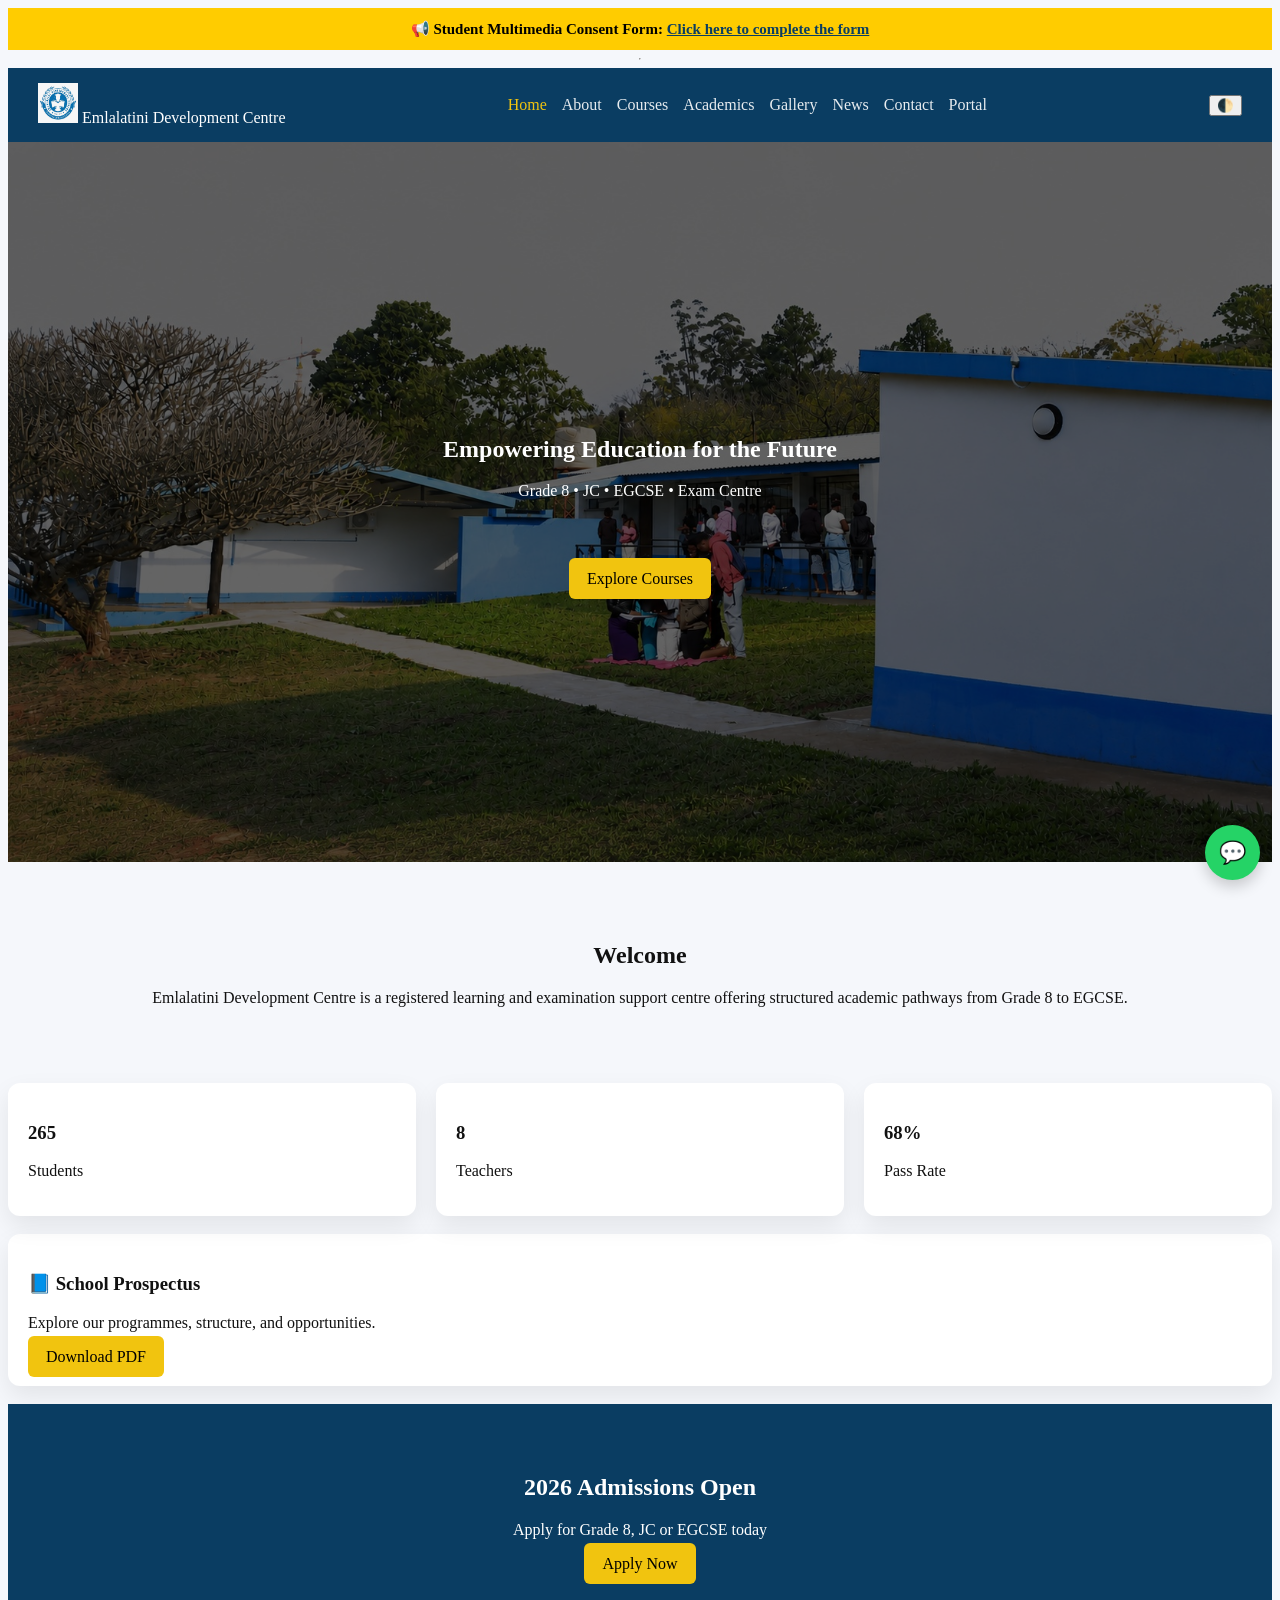
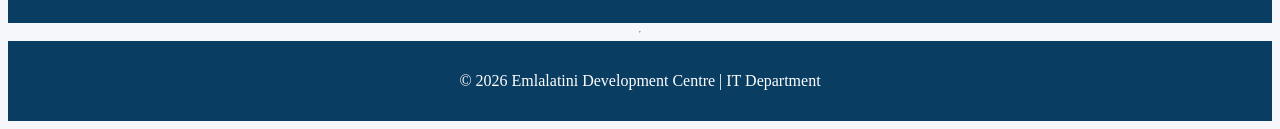
==== index.html @ 62c5d2d0 "Update index.html" ====
<!-- =====================================================
EMLALATINI DEVELOPMENT CENTRE - FINAL FRONTEND POLISH (LEVEL 3.5)
UX REFINED + CONSISTENT DESIGN + UPDATED COURSES + EXAM CENTRE
===================================================== -->


<!-- ================== index.html ================== -->
<!DOCTYPE html>
<html lang="en">
<head>
<meta charset="UTF-8">
<meta name="viewport" content="width=device-width, initial-scale=1.0">
<title>Emlalatini Development Centre | Home</title>
<meta name="description" content="Emlalatini Development Centre - Grade 8, JC, EGCSE and Exam Centre in Eswatini.">
<link href="https://fonts.googleapis.com/css2?family=Poppins:wght@300;400;500;600&display=swap" rel="stylesheet">
<link rel="stylesheet" href="style.css">
<script defer src="script.js"></script>
<link rel="icon" type="image/png" href="images/logo.png">
</head>
<body>
<!-- CONSENT NOTICE -->
<div class="top-alert">
  📢 Student Multimedia Consent Form:
  <a href="https://forms.gle/5s6HNaSn3YR7Feyb9" target="_blank">
    Click here to complete the form
  </a>
</div>
  <hr>
<header class="header">
 <div class="logo" onclick="window.location='index.html'">
  <img src="images/logo.png" alt="Logo">
  <span>Emlalatini Development Centre</span>
</div>
  

  <nav id="nav">
    <a class="active" href="index.html">Home</a>
    <a href="about.html">About</a>
    <a href="courses.html">Courses</a>
    <a href="academics.html">Academics</a>
    <a href="gallery.html">Gallery</a>
    <a href="news.html">News</a>
    <a href="contact.html">Contact</a>
    <a href="login.html">Portal</a>
  </nav>
  <div class="actions">
    <button onclick="toggleDarkMode()" class="dark-btn">🌓</button>
    <div class="menu-toggle" onclick="toggleMenu()">☰</div>
  </div>
</header>

<section class="hero">
  <div class="hero-overlay"></div>
  <div class="hero-content">
    <h1>Empowering Education for the Future</h1>
    <p>Grade 8 • JC • EGCSE • Exam Centre</p><br><br><br>
    <a href="courses.html" class="btn">Explore Courses</a>
  </div>
</section>

<section class="section reveal">
  <h2>Welcome</h2>
  <p>Emlalatini Development Centre is a registered learning and examination support centre offering structured academic pathways from Grade 8 to EGCSE.</p>
</section>

<section class="stats reveal">
<div class="grid">
    <div class="card">
      <h3 class="counter" data-target="800">265</h3>
      <p>Students</p>
    </div>
    <div class="card">
      <h3 class="counter" data-target="25">8</h3>
      <p>Teachers</p>
    </div>
    <div class="card">
      <h3 class="counter" data-target="95">68%</h3>
      <p>Pass Rate </p>
    </div>
  </div>
</section>
<br>
<div class="card">
  <h3>📘 School Prospectus</h3>
  <p>Explore our programmes, structure, and opportunities.</p>
  <a href="docs/prospectus.pdf" class="btn" download>
    Download PDF
  </a>
</div>
<br>
<section class="cta">
  <h2>2026 Admissions Open</h2>
  <p>Apply for Grade 8, JC or EGCSE today</p>
  <a href="contact.html" class="btn">Apply Now</a>
</section>

<a href="https://wa.me/26876631842?text=Hello%20I%20want%20to%20enquire%20about%20admissions" 
   class="whatsapp-float" target="_blank">
  💬
</a>
<hr>
<footer><p>&copy; 2026 Emlalatini Development Centre | IT Department</p></footer>
</body>
</html>
---- style.css ----
<!-- ================== style.css ================== -->
body{margin:0;font-family:Poppins,sans-serif;background:var(--bg);color:var(--text);scroll-behavior:smooth;}
:root{--bg:#f5f7fb;--text:#111;--primary:#0a3d62;--accent:#f1c40f;}
body.dark{--bg:#0f172a;--text:#e5e7eb;}

.header{display:flex;justify-content:space-between;align-items:center;padding:15px 30px;background:var(--primary);color:#fff;position:sticky;top:0;z-index:1000;}
nav{display:flex;gap:15px;}
nav a{color:#fff;text-decoration:none;opacity:.9;}
nav a.active,nav a:hover{opacity:1;color:var(--accent);}

.hero{height:80vh;display:flex;align-items:center;justify-content:center;text-align:center;position:relative;background:url('images/banner.jpg') center/cover;color:#fff;}
.hero-overlay{position:absolute;inset:0;background:rgba(0,0,0,.6);}
.hero-content{position:relative;}

.section{padding:60px;text-align:center;}

.grid{display:grid;grid-template-columns:repeat(auto-fit,minmax(220px,1fr));gap:20px;}
.card{background:#fff;padding:20px;border-radius:12px;box-shadow:0 10px 25px rgba(0,0,0,.08);transition:.3s;}
.card:hover{transform:translateY(-6px);}

.cta{background:var(--primary);color:#fff;padding:50px;text-align:center;}

.btn{background:var(--accent);padding:12px 18px;border:none;border-radius:6px;cursor:pointer;text-decoration:none;color:#000;}

.reveal{opacity:0;transform:translateY(30px);transition:1s;}
.reveal.active{opacity:1;transform:translateY(0);}

@media(max-width:768px){nav{display:none;flex-direction:column;position:absolute;top:60px;right:0;background:var(--primary);padding:20px;}nav.show{display:flex;}}

/* TIMELINE */
.timeline {
  border-left: 3px solid var(--primary);
  padding-left: 20px;
  max-width: 700px;
  margin: auto;
}

.timeline-item {
  margin-bottom: 20px;
}

.timeline-item span {
  font-weight: bold;
  color: var(--primary);
}

/* PAGE HERO */
.page-hero {
  background: linear-gradient(rgba(0,0,0,.6), rgba(0,0,0,.6)),
              url('images/banner.jpg') center/cover;
  color: #fff;
  text-align: center;
  padding: 80px 20px;
}

/* CARD IMPROVEMENT */
.card {
  background: #fff;
  border-radius: 12px;
  padding: 20px;
  box-shadow: 0 10px 25px rgba(0,0,0,0.08);
  transition: 0.3s;
}

.card:hover {
  transform: translateY(-5px);
}

/* GRID */
.grid {
  display: grid;
  grid-template-columns: repeat(auto-fit, minmax(220px,1fr));
  gap: 20px;
}
background: url('images/banner.jpg');

/* LOGO */
.logo {
  display: flex;
  align-items: center;
  gap: 10px;
  cursor: pointer;
}

.logo img {
  height: 40px;
}

/* GALLERY GRID */
.gallery-grid {
  display: grid;
  grid-template-columns: repeat(auto-fit, minmax(200px,1fr));
  gap: 15px;
}

.gallery-grid img {
  width: 100%;
  border-radius: 10px;
  cursor: pointer;
  transition: 0.3s;
}

.gallery-grid img:hover {
  transform: scale(1.05);
}

/* FOOTER FIX */
body {
  display: flex;
  flex-direction: column;
  min-height: 100vh;
}

footer {
  margin-top: auto;
  text-align: center;
  padding: 15px;
  background: #0a3d62;
  color: white;
}

/* CENTER FOOTER */
.footer p {
  margin: 0;
}

/* HAMBURGER DEFAULT (HIDDEN ON DESKTOP) */
.menu-toggle {
  display: none;
  font-size: 24px;
  cursor: pointer;
}

/* MOBILE VIEW */
@media (max-width: 768px) {

  .menu-toggle {
    display: block;
  }

  nav {
    display: none;
    flex-direction: column;
    position: absolute;
    top: 70px;
    right: 0;
    background: var(--primary);
    width: 200px;
    padding: 20px;
  }

  nav.show {
    display: flex;
  }
}

:root {
  --bg: #f5f7fb;
  --text: #111;
  --primary: #0a3d62;
}

body {
  background: var(--bg);
  color: var(--text);
}

body.dark {
  --bg: #0f172a;
  --text: #e5e7eb;
}
body.dark .card {
  background: #1e293b;
  color: #e5e7eb;
}

body.dark nav {
  background: #0a3d62;
}

.whatsapp-float {
  position: fixed;
  bottom: 20px;
  right: 20px;
  background: #25D366;
  color: white;
  font-size: 22px;
  width: 55px;
  height: 55px;
  display: flex;
  align-items: center;
  justify-content: center;
  border-radius: 50%;
  text-decoration: none;
  box-shadow: 0 6px 15px rgba(0,0,0,0.2);
  z-index: 999;
  transition: 0.3s;
}

.whatsapp-float:hover {
  transform: scale(1.1);
}

/* CAROUSEL */
.carousel {
  position: relative;
  max-width: 800px;
  margin: auto;
}

/* SLIDES (FADE STYLE) */
.slide {
  position: absolute;
  width: 100%;
  opacity: 0;
  transition: opacity 0.6s ease-in-out;
  text-align: center;
}

.slide.active {
  opacity: 1;
  position: relative;
}

/* IMAGE (UNIFORM + RESPONSIVE) */
.slide img {
  width: 100%;
  height: 220px;              /* 🔥 uniform height */
  object-fit: cover;          /* 🔥 clean cropping */
  border-radius: 12px;
  display: block;
  transition: transform 0.4s ease; /* hover animation */
}

/* HOVER EFFECT */
.slide:hover img {
  transform: scale(1.05);
}

/* OPTIONAL (MODERN RESPONSIVE CONTROL) */
@supports (aspect-ratio: 16/9) {
  .slide img {
    height: auto;
    aspect-ratio: 16 / 9;     /* 🔥 keeps consistent ratio */
  }
}

/* CAPTION */
.slide p {
  margin-top: 12px;
  font-size: 14px;
  color: var(--text);
  opacity: 0.85;
  line-height: 1.4;
  padding: 0 10px;
}

/* CONTROLS */
.prev, .next {
  position: absolute;
  top: 45%;
  transform: translateY(-50%);
  background: rgba(0,0,0,0.5);
  color: white;
  border: none;
  padding: 10px;
  cursor: pointer;
  border-radius: 50%;
}

.prev { left: 10px; }
.next { right: 10px; }

/* DOTS */
.dots {
  text-align: center;
  margin-top: 15px;
}

.dot {
  height: 10px;
  width: 10px;
  margin: 5px;
  display: inline-block;
  background: #bbb;
  border-radius: 50%;
  cursor: pointer;
}

.dot.active {
  background: var(--primary);
}

/* SOCIAL LINKS */
.social-links {
  display: flex;
  gap: 12px;
  align-items: center;
}

.social-links a {
  display: flex;
  align-items: center;
  justify-content: center;
  width: 38px;
  height: 38px;
  border-radius: 50%;
  background: #f1f1f1;
  color: #0a3d62;
  transition: all 0.3s ease;
  font-size: 16px;
}

/* HOVER EFFECTS */
.social-links a:hover {
  transform: translateY(-3px) scale(1.05);
  color: white;
}

/* BRAND COLORS ON HOVER */
.social-links a:nth-child(1):hover {
  background: #1877f2; /* Facebook */
}

.social-links a:nth-child(2):hover {
  background: #e1306c; /* Instagram */
}

.social-links a:nth-child(3):hover {
  background: #000000; /* X */
}

.social-links a:nth-child(4):hover {
  background: #25d366; /* WhatsApp */
}

/* TEAM SECTION */
.team-section {
  text-align: center;
}

.section-subtitle {
  max-width: 700px;
  margin: auto;
  opacity: 0.8;
  margin-bottom: 50px;
}

/* CATEGORY */
.team-category {
  margin-top: 60px;
}

.team-category h3 {
  margin-bottom: 30px;
  color: var(--primary);
  font-size: 28px;
}

/* GRID */
.team-grid {
  display: grid;
  grid-template-columns: repeat(auto-fit, minmax(240px, 1fr));
  gap: 30px;
}

/* CARD */
.team-card {
  background: var(--card-bg);
  border-radius: 22px;
  overflow: hidden;
  box-shadow: 0 8px 22px rgba(0,0,0,0.08);
  transition: all 0.35s ease;
  position: relative;
}

.team-card:hover {
  transform: translateY(-10px);
  box-shadow: 0 15px 35px rgba(0,0,0,0.15);
}

/* IMAGE WRAPPER */
.team-image {
  position: relative;
  overflow: hidden;
}

/* IMAGE */
.team-image img {
  width: 100%;
  height: 300px;
  object-fit: cover;
  transition: transform 0.4s ease;
}

.team-card:hover .team-image img {
  transform: scale(1.08);
}

/* OVERLAY */
.team-overlay {
  position: absolute;
  inset: 0;
  background: linear-gradient(
    to top,
    rgba(0,0,0,0.7),
    rgba(0,0,0,0.1)
  );
  opacity: 0;
  transition: opacity 0.3s ease;
}

.team-card:hover .team-overlay {
  opacity: 1;
}

/* CONTENT */
.team-content {
  padding: 20px;
}

.team-content h4 {
  margin-bottom: 6px;
  font-size: 20px;
}

.team-content .role {
  color: var(--primary);
  font-weight: 600;
  margin-bottom: 5px;
}

.team-content span {
  font-size: 14px;
  opacity: 0.75;
}

/* SOCIAL LINKS */
.staff-links {
  display: flex;
  justify-content: center;
  gap: 12px;
  margin-top: 18px;
}

.staff-links a {
  width: 38px;
  height: 38px;
  border-radius: 50%;
  background: rgba(10, 61, 98, 0.1);
  display: flex;
  align-items: center;
  justify-content: center;
  color: var(--primary);
  transition: all 0.3s ease;
  text-decoration: none;
}

.staff-links a:hover {
  background: var(--primary);
  color: white;
  transform: translateY(-3px);
}
/* TOP ALERT */
.top-alert {
  background: #ffcc00;
  color: #000;
  text-align: center;
  padding: 12px;
  font-weight: 600;
  font-size: 15px;
  position: sticky;
  top: 0;
  z-index: 9999;
}

.top-alert a {
  color: #0a3d62;
  text-decoration: underline;
}
/* APPLICATION BOX */
.application-box {
  margin-top: 50px;
  padding: 35px;
  border-radius: 20px;
  background: linear-gradient(
    135deg,
    #0a3d62,
    #145c94
  );
  color: white;
  text-align: center;
}

.application-box h2 {
  margin-bottom: 15px;
}

.application-box p {
  max-width: 650px;
  margin: auto;
  opacity: 0.9;
  margin-bottom: 25px;
}

/* APPLY BUTTON */
.apply-btn {
  background: #ffcc00;
  color: #000;
  font-weight: bold;
}

.apply-btn:hover {
  background: white;
}

/* SECTION TITLE */
.section-title {
  text-align: center;
  max-width: 750px;
  margin: auto;
  margin-bottom: 50px;
}

.section-title p {
  opacity: 0.85;
  line-height: 1.7;
}

/* LMS GRID */
.platform-grid {
  display: grid;
  grid-template-columns: repeat(auto-fit, minmax(270px, 1fr));
  gap: 30px;
}

/* LMS CARD */
.platform-card {
  background: var(--card-bg);
  border-radius: 22px;
  padding: 35px 25px;
  text-align: center;
  box-shadow: 0 8px 22px rgba(0,0,0,0.08);
  transition: all 0.35s ease;
  position: relative;
  overflow: hidden;
}

.platform-card:hover {
  transform: translateY(-10px);
  box-shadow: 0 15px 35px rgba(0,0,0,0.15);
}

/* ICON */
.platform-icon {
  width: 100px;
  height: 100px;
  margin: auto;
  margin-bottom: 20px;
}

.platform-icon img {
  width: 100%;
  height: 100%;
  object-fit: contain;
}

/* TITLE */
.platform-card h3 {
  margin-bottom: 10px;
}

/* LEVEL TAG */
.platform-level {
  display: inline-block;
  background: rgba(10,61,98,0.1);
  color: var(--primary);
  padding: 6px 14px;
  border-radius: 30px;
  font-size: 14px;
  margin-bottom: 18px;
  font-weight: 600;
}

/* TEXT */
.platform-card p {
  opacity: 0.8;
  line-height: 1.7;
  margin-bottom: 25px;
}
/* CONTACT CARD */
.contact-card {
  max-width: 700px;
  margin: auto;
  text-align: center;
  padding: 50px 30px;
  background: var(--card-bg);
  border-radius: 24px;
  box-shadow: 0 10px 28px rgba(0,0,0,0.08);
}

/* ICON */
.contact-icon {
  width: 90px;
  height: 90px;
  margin: auto;
  margin-bottom: 25px;
  border-radius: 50%;
  background: rgba(10,61,98,0.1);
  display: flex;
  align-items: center;
  justify-content: center;
}

.contact-icon i {
  font-size: 36px;
  color: var(--primary);
}

/* TEXT */
.contact-card p {
  max-width: 600px;
  margin: auto;
  line-height: 1.8;
  opacity: 0.85;
  margin-bottom: 30px;
}
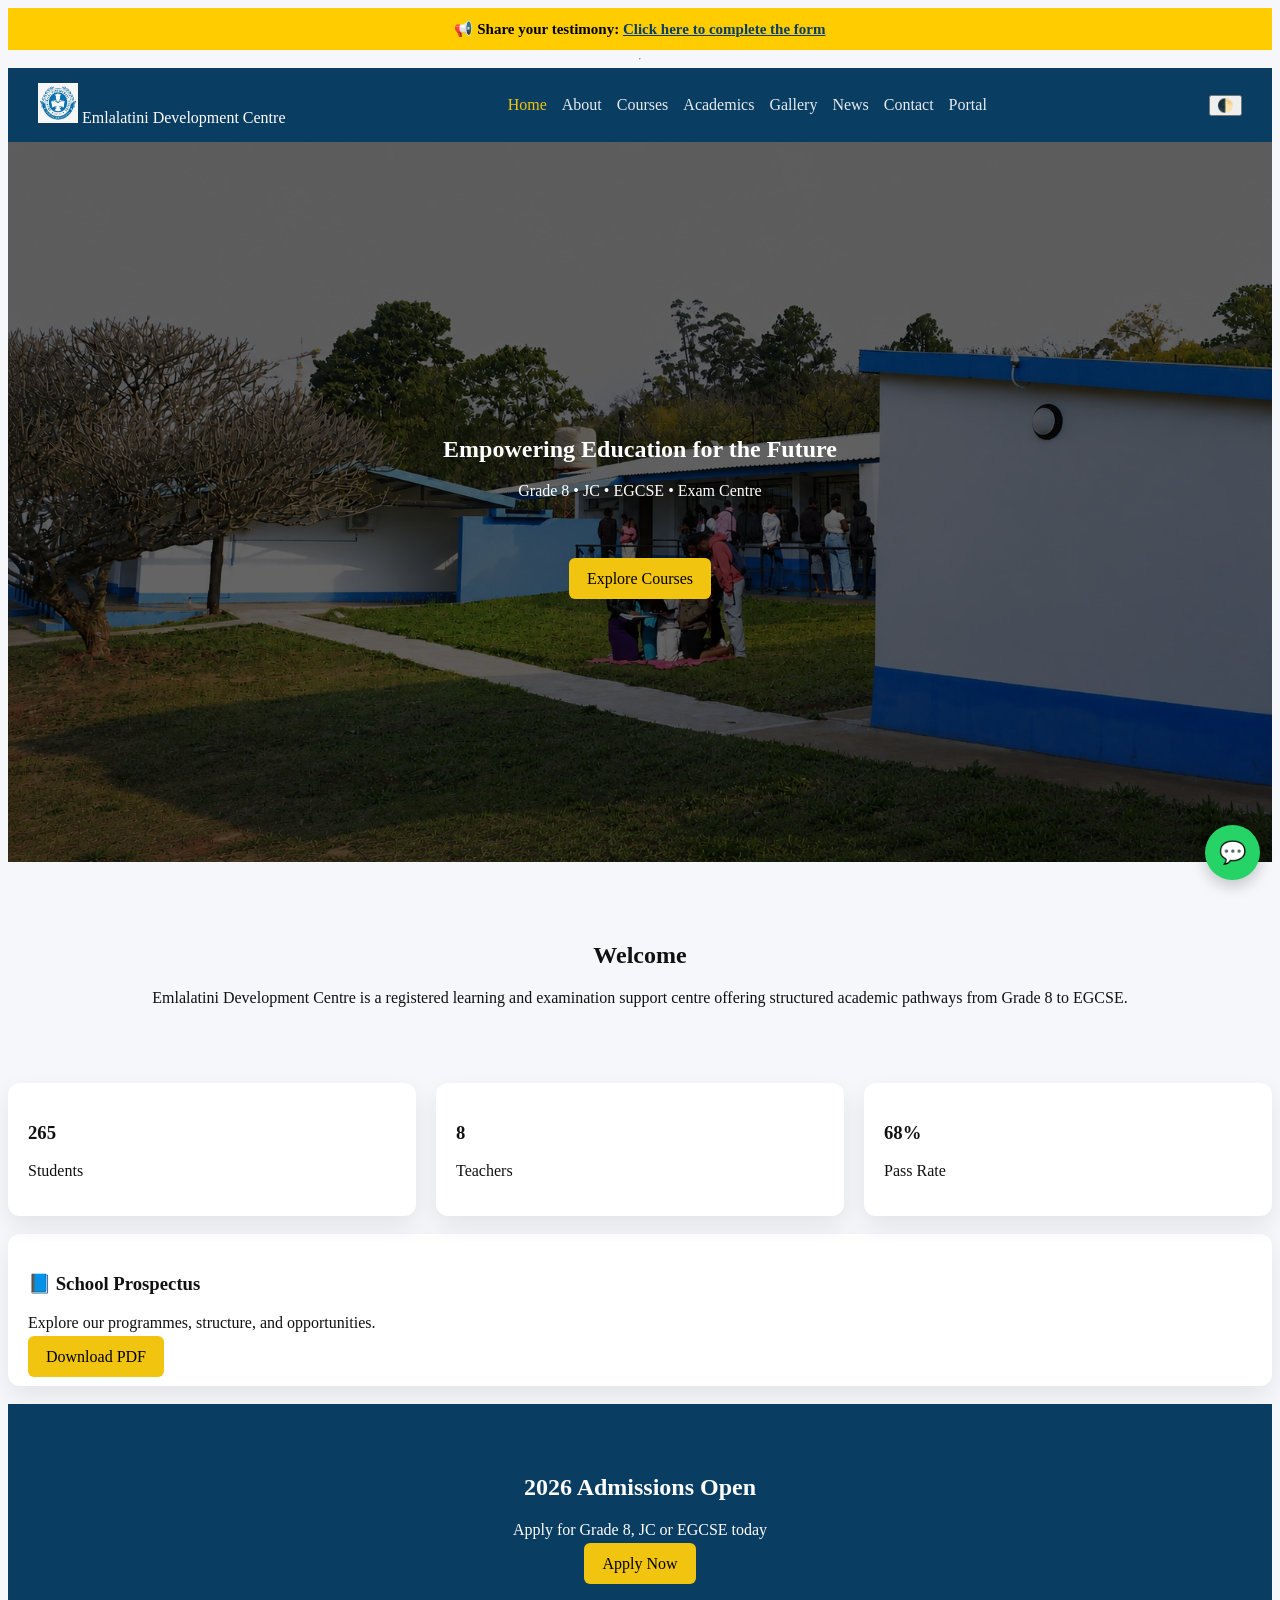
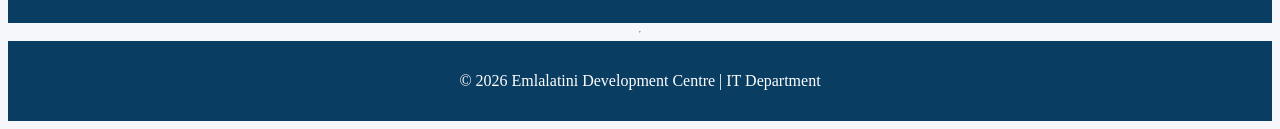
==== commit d112035d: "Update index.html" ====
--- a/index.html
+++ b/index.html
@@ -16,12 +16,23 @@
 <link rel="stylesheet" href="style.css">
 <script defer src="script.js"></script>
 <link rel="icon" type="image/png" href="images/logo.png">
+
+<!-- Google tag (gtag.js) -->
+<script async src="https://www.googletagmanager.com/gtag/js?id=G-715D47XJZZ"></script>
+<script>
+  window.dataLayer = window.dataLayer || [];
+  function gtag(){dataLayer.push(arguments);}
+  gtag('js', new Date());
+
+  gtag('config', 'G-715D47XJZZ');
+</script>
+  
 </head>
 <body>
 <!-- CONSENT NOTICE -->
 <div class="top-alert">
-  📢 Student Multimedia Consent Form:
-  <a href="https://forms.gle/5s6HNaSn3YR7Feyb9" target="_blank">
+  📢 Share your testimony:
+  <a href="https://forms.gle/ET1iYyrQh1qqPaEd9" target="_blank">
     Click here to complete the form
   </a>
 </div>
--- a/style.css
+++ b/style.css
@@ -334,134 +334,342 @@
   background: #25d366; /* WhatsApp */
 }
 
-/* TEAM SECTION */
+/* ==================================================
+   PREMIUM TEAM SECTION
+================================================== */
+
 .team-section {
-  text-align: center;
-}
-
-.section-subtitle {
-  max-width: 700px;
-  margin: auto;
-  opacity: 0.8;
-  margin-bottom: 50px;
+  padding: 80px 5%;
+  background: #f5f7fb;
+}
+
+/* TITLE */
+.team-section h2 {
+  text-align: center;
+  font-size: 46px;
+  color: #0a3d62;
+  margin-bottom: 15px;
+}
+
+.team-section .section-subtitle {
+  text-align: center;
+  max-width: 750px;
+  margin: 0 auto 70px;
+  color: #666;
+  line-height: 1.8;
+  font-size: 18px;
 }
 
 /* CATEGORY */
 .team-category {
-  margin-top: 60px;
+  margin-bottom: 90px;
 }
 
 .team-category h3 {
-  margin-bottom: 30px;
-  color: var(--primary);
-  font-size: 28px;
+  text-align: center;
+  font-size: 32px;
+  color: #0a3d62;
+  margin-bottom: 50px;
+  position: relative;
+}
+
+.team-category h3::after {
+  content: "";
+  width: 70px;
+  height: 4px;
+  background: #f1c40f;
+  display: block;
+  margin: 15px auto 0;
+  border-radius: 30px;
 }
 
 /* GRID */
 .team-grid {
   display: grid;
-  grid-template-columns: repeat(auto-fit, minmax(240px, 1fr));
-  gap: 30px;
+  grid-template-columns: repeat(auto-fit, minmax(280px, 1fr));
+  gap: 35px;
+  align-items: stretch;
 }
 
 /* CARD */
 .team-card {
-  background: var(--card-bg);
-  border-radius: 22px;
-  overflow: hidden;
-  box-shadow: 0 8px 22px rgba(0,0,0,0.08);
+  background: #fff;
+  border-radius: 28px;
+  padding: 35px 25px;
+  text-align: center;
+  box-shadow: 0 12px 30px rgba(0,0,0,0.08);
   transition: all 0.35s ease;
   position: relative;
-}
-
+  overflow: hidden;
+}
+
+/* TOP BORDER */
+.team-card::before {
+  content: "";
+  position: absolute;
+  top: 0;
+  left: 0;
+  width: 100%;
+  height: 5px;
+  background: linear-gradient(90deg, #0a3d62, #f1c40f);
+}
+
+/* HOVER */
 .team-card:hover {
   transform: translateY(-10px);
-  box-shadow: 0 15px 35px rgba(0,0,0,0.15);
-}
+  box-shadow: 0 18px 40px rgba(0,0,0,0.14);
+}
+
+/* IMAGE */
+.team-card img {
+  width: 190px !important;
+  height: 190px !important;
+  border-radius: 50% !important;
+  object-fit: cover !important;
+  object-position: center top;
+  display: block;
+  margin: 0 auto 25px auto;
+  border: 6px solid #0a3d62;
+  padding: 5px;
+  background: #fff;
+  transition: transform 0.4s ease;
+}
+
+/* IMAGE HOVER */
+.team-card:hover img {
+  transform: scale(1.06);
+}
+
+/* NAME */
+.team-card h4 {
+  font-size: 24px;
+  color: #0a3d62;
+  margin-bottom: 10px;
+}
+
+/* ROLE */
+.team-card .role {
+  color: #f1c40f;
+  font-weight: 700;
+  font-size: 17px;
+  margin-bottom: 10px;
+}
+
+/* DEPARTMENT */
+.team-card span {
+  display: block;
+  color: #666;
+  font-size: 16px;
+  line-height: 1.6;
+}
+
+/* DARK MODE SUPPORT */
+body.dark .team-card {
+  background: #1e293b;
+}
+
+body.dark .team-card h4 {
+  color: #fff;
+}
+
+body.dark .team-card span {
+  color: #cbd5e1;
+}
+
+/* MOBILE */
+@media (max-width: 768px) {
+
+  .team-section {
+    padding: 60px 20px;
+  }
+
+  .team-section h2 {
+    font-size: 34px;
+  }
+
+  .team-category h3 {
+    font-size: 26px;
+  }
+
+  .team-card {
+    padding: 30px 20px;
+  }
+
+  .team-card img {
+    width: 150px !important;
+    height: 150px !important;
+  }
+
+  .team-card h4 {
+    font-size: 21px;
+  }
+
+  /* =========================================
+   HOVER OVERLAY TEAM EFFECT
+========================================= */
 
 /* IMAGE WRAPPER */
 .team-image {
   position: relative;
+  width: 190px;
+  height: 190px;
+  margin: 0 auto 25px;
+  border-radius: 50%;
   overflow: hidden;
 }
 
 /* IMAGE */
 .team-image img {
-  width: 100%;
-  height: 300px;
+  width: 100% !important;
+  height: 100% !important;
   object-fit: cover;
-  transition: transform 0.4s ease;
-}
-
-.team-card:hover .team-image img {
-  transform: scale(1.08);
+  border-radius: 50%;
+  transition: 0.5s ease;
+  border: 5px solid #0a3d62;
 }
 
 /* OVERLAY */
 .team-overlay {
   position: absolute;
   inset: 0;
-  background: linear-gradient(
-    to top,
-    rgba(0,0,0,0.7),
-    rgba(0,0,0,0.1)
-  );
+  background: rgba(10, 61, 98, 0.92);
+  color: white;
+  border-radius: 50%;
+
+  display: flex;
+  flex-direction: column;
+  justify-content: center;
+  align-items: center;
+
+  text-align: center;
+  padding: 20px;
+
   opacity: 0;
-  transition: opacity 0.3s ease;
-}
-
+  transform: scale(0.85);
+
+  transition: all 0.4s ease;
+}
+
+/* SHOW OVERLAY */
 .team-card:hover .team-overlay {
   opacity: 1;
-}
-
-/* CONTENT */
-.team-content {
-  padding: 20px;
-}
-
-.team-content h4 {
-  margin-bottom: 6px;
-  font-size: 20px;
-}
-
-.team-content .role {
-  color: var(--primary);
+  transform: scale(1);
+}
+/* ======================================
+   EXPANDING TEAM CARD
+====================================== */
+
+.expand-card {
+  position: relative;
+  overflow: hidden;
+  transition: all 0.45s ease;
+  min-height: 420px;
+}
+
+/* IMAGE */
+.expand-card .team-image {
+  width: 190px;
+  height: 190px;
+  margin: auto;
+  margin-bottom: 25px;
+}
+
+.expand-card .team-image img {
+  width: 100% !important;
+  height: 100% !important;
+  object-fit: cover;
+  border-radius: 50%;
+  border: 5px solid #0a3d62;
+  transition: 0.4s ease;
+}
+
+/* HOVER IMAGE */
+.expand-card:hover .team-image img {
+  transform: scale(1.08);
+}
+
+/* INFO */
+.expand-card .team-info {
+  transition: 0.4s ease;
+}
+
+/* EXPAND SECTION */
+.team-expand {
+  max-height: 0;
+  opacity: 0;
+  overflow: hidden;
+  transition:
+    max-height 0.5s ease,
+    opacity 0.4s ease,
+    margin-top 0.4s ease;
+
+  margin-top: 0;
+}
+
+/* SHOW ON HOVER */
+.expand-card:hover .team-expand {
+  max-height: 300px;
+  opacity: 1;
+  margin-top: 25px;
+}
+
+/* SUBJECTS */
+.subjects {
+  color: #f1c40f;
   font-weight: 600;
-  margin-bottom: 5px;
-}
-
-.team-content span {
-  font-size: 14px;
-  opacity: 0.75;
-}
-
-/* SOCIAL LINKS */
-.staff-links {
+  margin-bottom: 15px;
+  line-height: 1.6;
+}
+
+/* BIO */
+.bio {
+  color: #666;
+  line-height: 1.7;
+  margin-bottom: 20px;
+  font-size: 15px;
+}
+
+/* CONTACTS */
+.team-contact {
   display: flex;
   justify-content: center;
   gap: 12px;
-  margin-top: 18px;
-}
-
-.staff-links a {
-  width: 38px;
-  height: 38px;
-  border-radius: 50%;
-  background: rgba(10, 61, 98, 0.1);
+}
+
+/* ICONS */
+.team-contact a {
+  width: 40px;
+  height: 40px;
+  border-radius: 50%;
+  background: #0a3d62;
+  color: white;
+
   display: flex;
   align-items: center;
   justify-content: center;
-  color: var(--primary);
-  transition: all 0.3s ease;
+
   text-decoration: none;
-}
-
-.staff-links a:hover {
-  background: var(--primary);
-  color: white;
-  transform: translateY(-3px);
-}
-/* TOP ALERT */
+  transition: 0.3s ease;
+}
+
+/* HOVER */
+.team-contact a:hover {
+  background: #f1c40f;
+  color: #0a3d62;
+  transform: translateY(-4px);
+}
+
+/* MOBILE */
+@media(max-width:768px){
+
+  .team-expand {
+    max-height: 300px;
+    opacity: 1;
+    margin-top: 20px;
+  }
+
+}
+}/* TOP ALERT */
 .top-alert {
   background: #ffcc00;
   color: #000;
@@ -625,3 +833,52 @@
   opacity: 0.85;
   margin-bottom: 30px;
 }
+
+/* VIDEO SECTION */
+.video-subtitle {
+  text-align: center;
+  max-width: 700px;
+  margin: auto;
+  margin-bottom: 40px;
+  opacity: 0.85;
+}
+
+/* VIDEO GRID */
+.video-grid {
+  display: grid;
+  grid-template-columns: repeat(auto-fit, minmax(300px, 1fr));
+  gap: 30px;
+}
+
+/* VIDEO CARD */
+.video-card {
+  background: var(--card-bg);
+  border-radius: 22px;
+  overflow: hidden;
+  box-shadow: 0 8px 22px rgba(0,0,0,0.08);
+  transition: 0.3s ease;
+}
+
+.video-card:hover {
+  transform: translateY(-8px);
+  box-shadow: 0 15px 35px rgba(0,0,0,0.15);
+}
+
+/* VIDEO */
+.video-card video {
+  width: 100%;
+  height: 220px;
+  object-fit: cover;
+  display: block;
+}
+
+/* TEXT */
+.video-card h3 {
+  padding: 18px 20px 8px;
+}
+
+.video-card p {
+  padding: 0 20px 20px;
+  opacity: 0.8;
+  line-height: 1.6;
+}
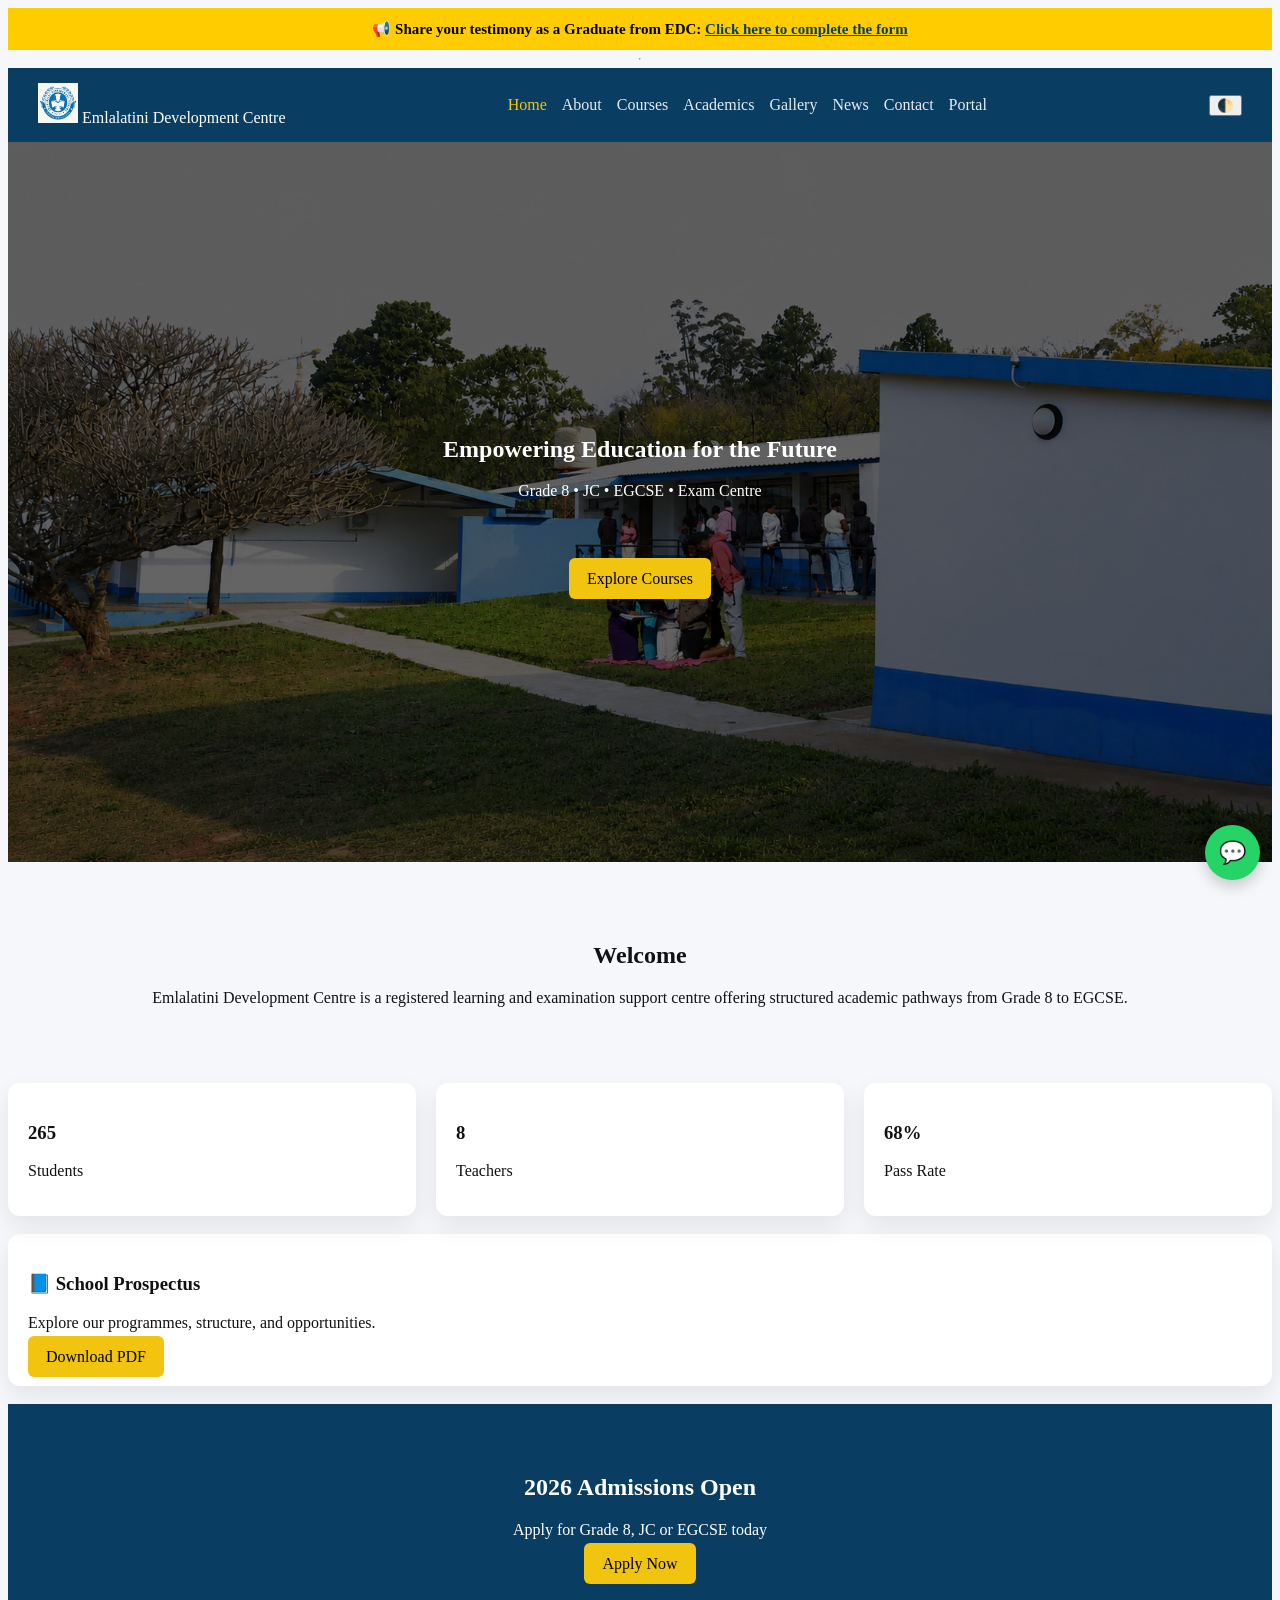
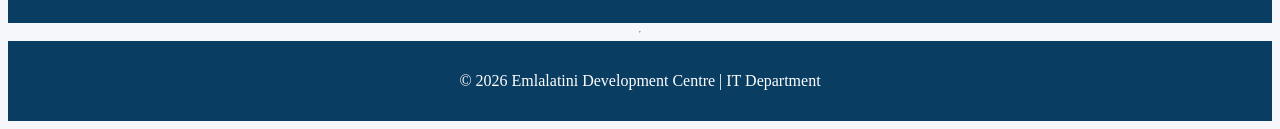
==== commit adc8c94a: "Update index.html" ====
--- a/index.html
+++ b/index.html
@@ -31,7 +31,7 @@
 <body>
 <!-- CONSENT NOTICE -->
 <div class="top-alert">
-  📢 Share your testimony:
+  📢 Share your testimony as a Graduate from EDC:
   <a href="https://forms.gle/ET1iYyrQh1qqPaEd9" target="_blank">
     Click here to complete the form
   </a>
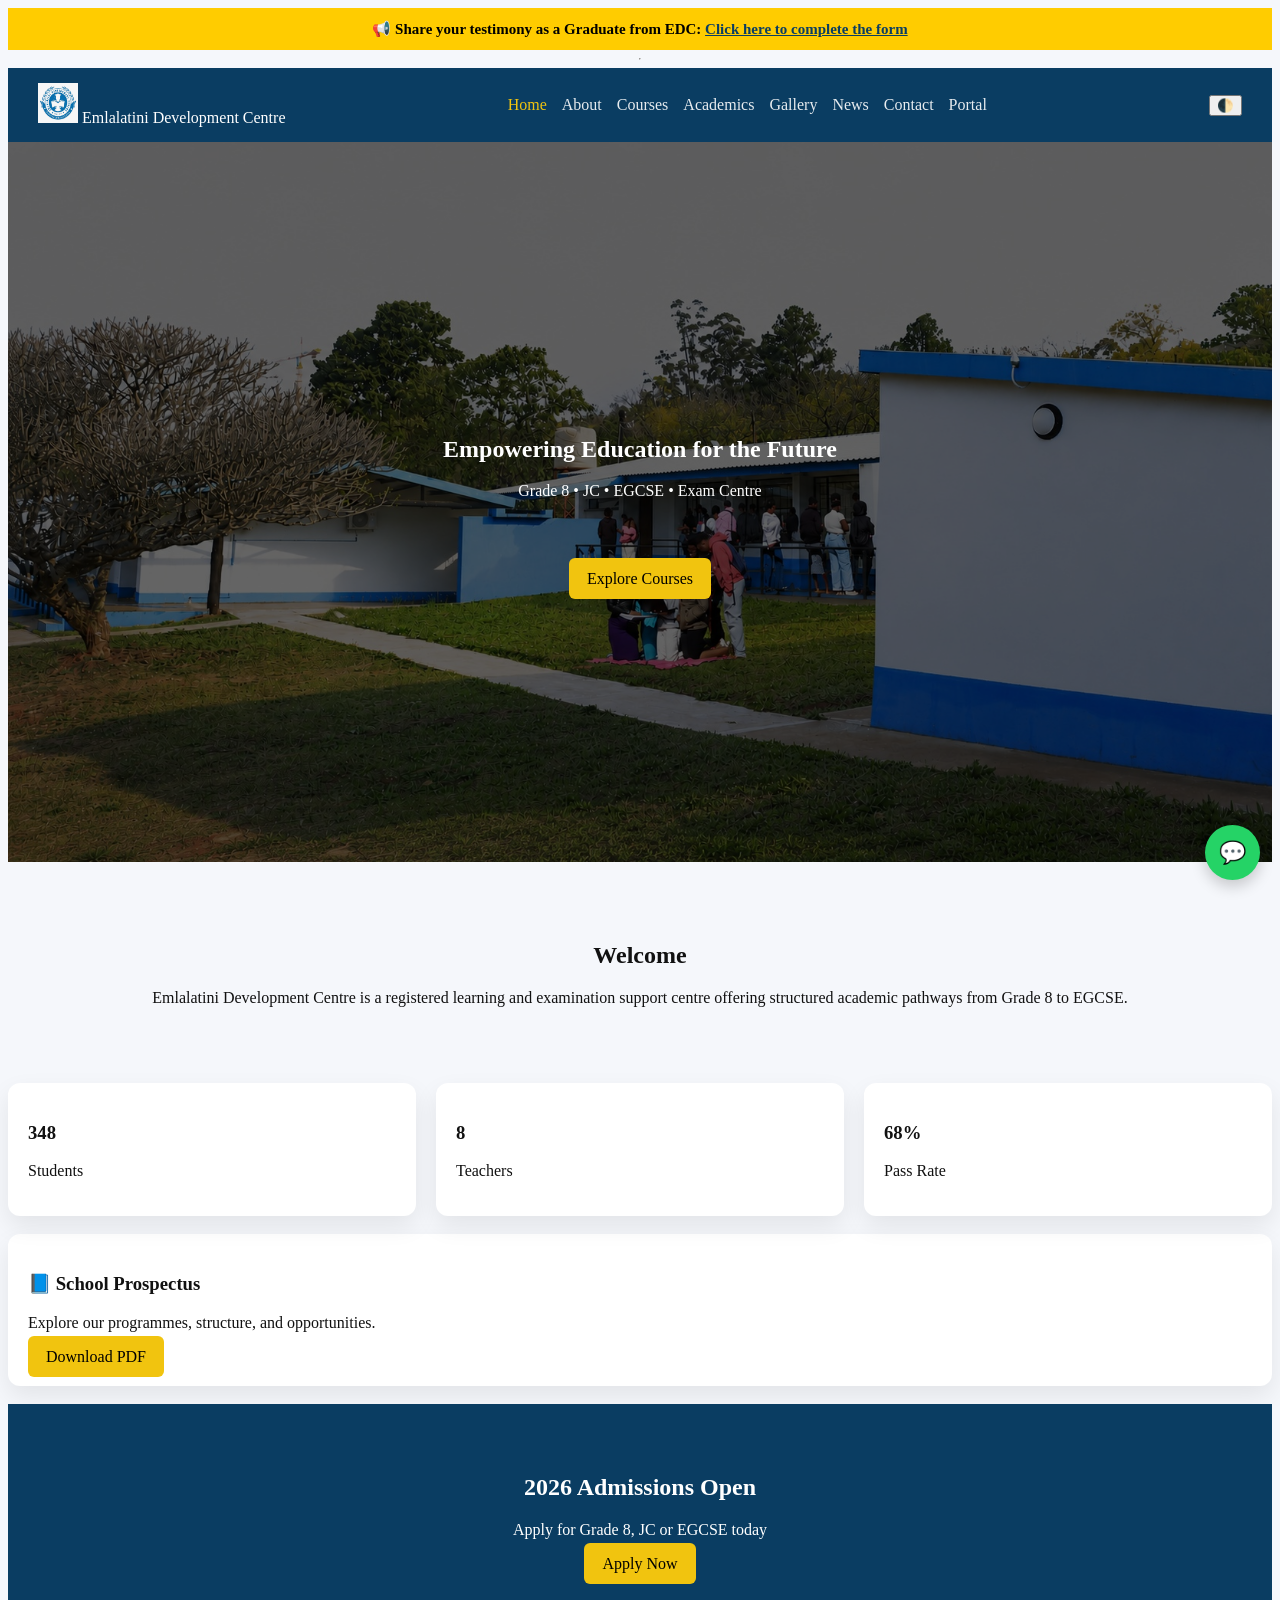
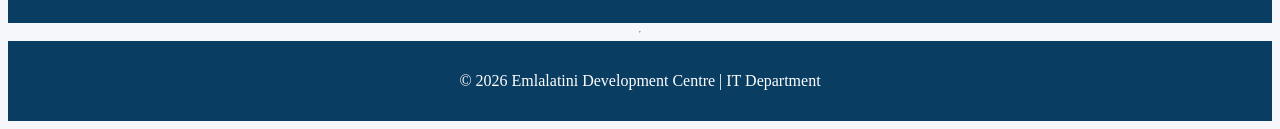
==== commit 81071a69: "Update index.html" ====
--- a/index.html
+++ b/index.html
@@ -77,7 +77,7 @@
 <section class="stats reveal">
 <div class="grid">
     <div class="card">
-      <h3 class="counter" data-target="800">265</h3>
+      <h3 class="counter" data-target="800">348</h3>
       <p>Students</p>
     </div>
     <div class="card">
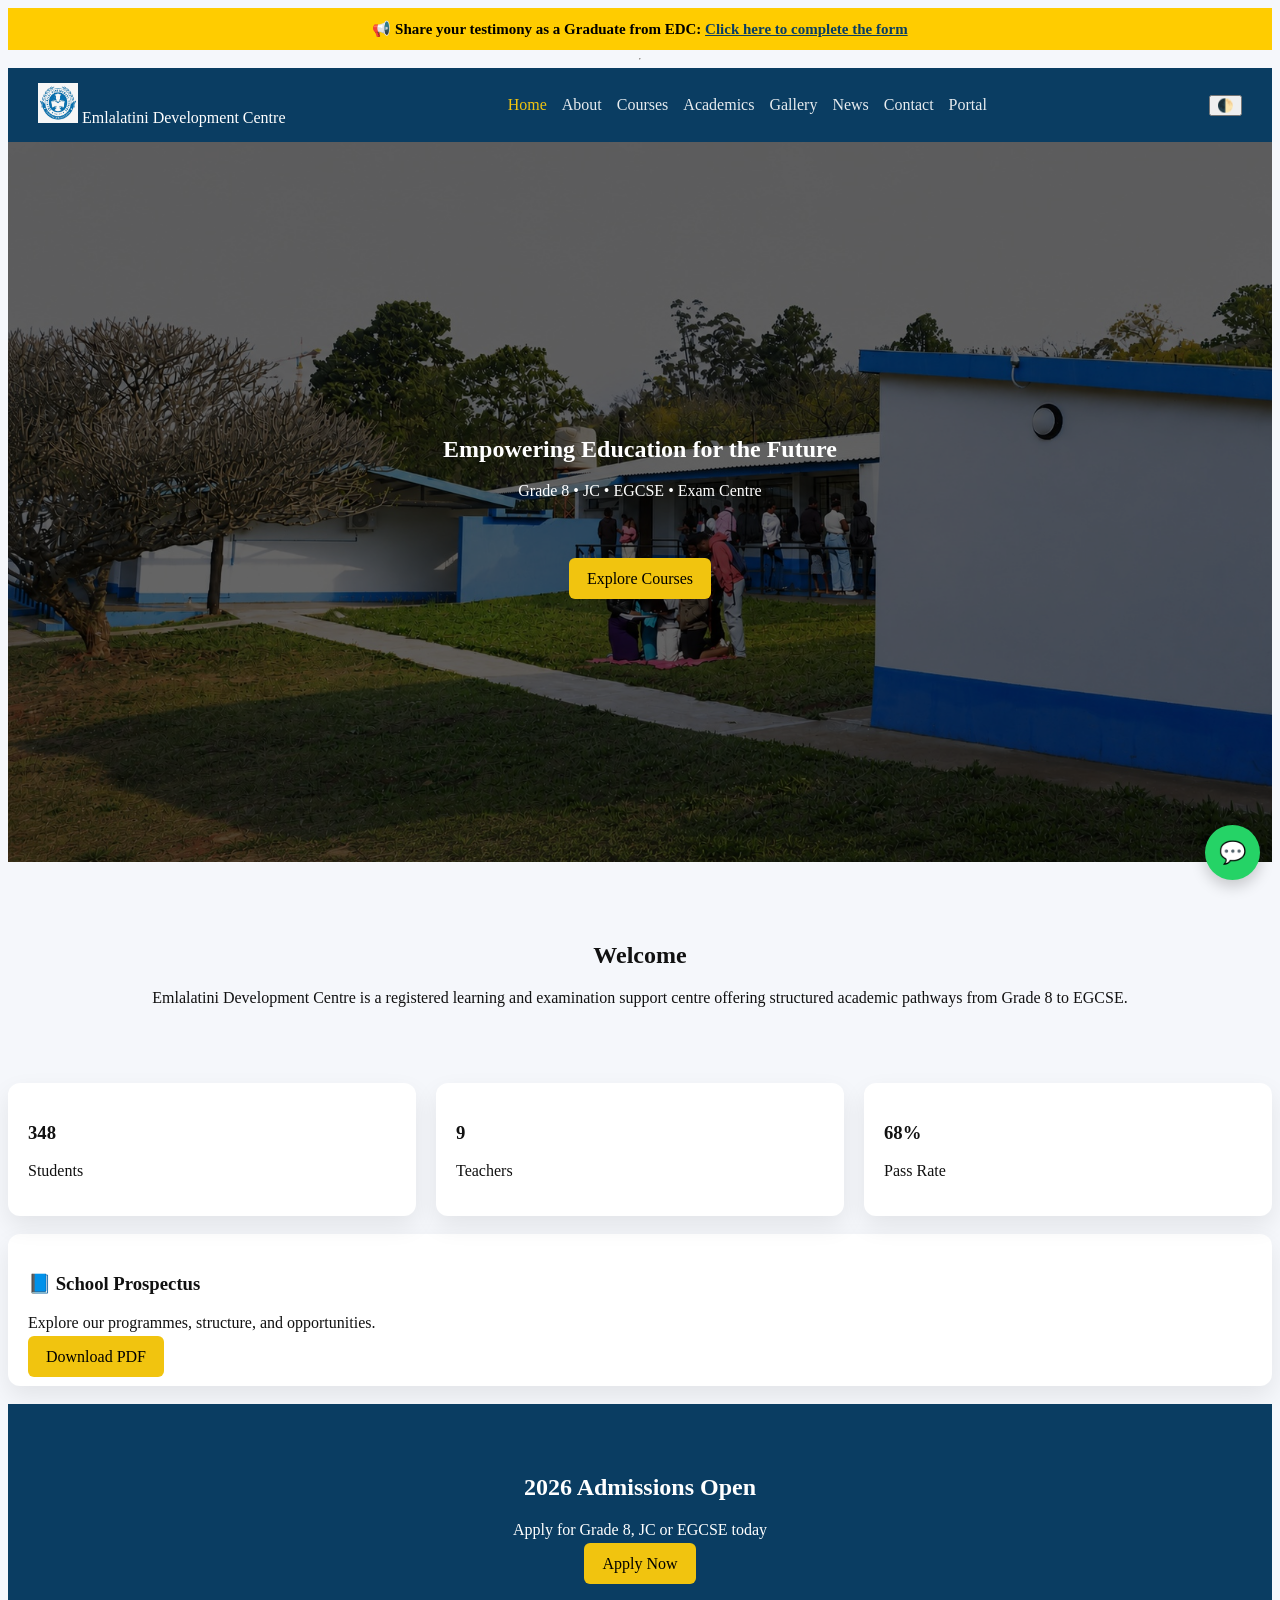
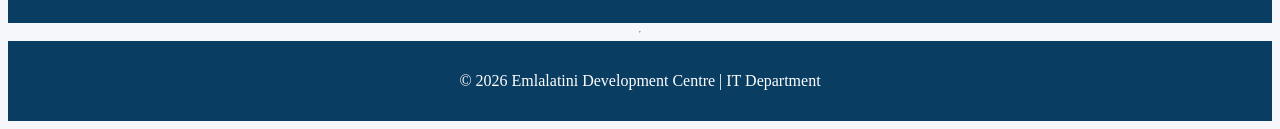
==== commit 8528d370: "Update index.html" ====
--- a/index.html
+++ b/index.html
@@ -81,7 +81,7 @@
       <p>Students</p>
     </div>
     <div class="card">
-      <h3 class="counter" data-target="25">8</h3>
+      <h3 class="counter" data-target="25">9</h3>
       <p>Teachers</p>
     </div>
     <div class="card">
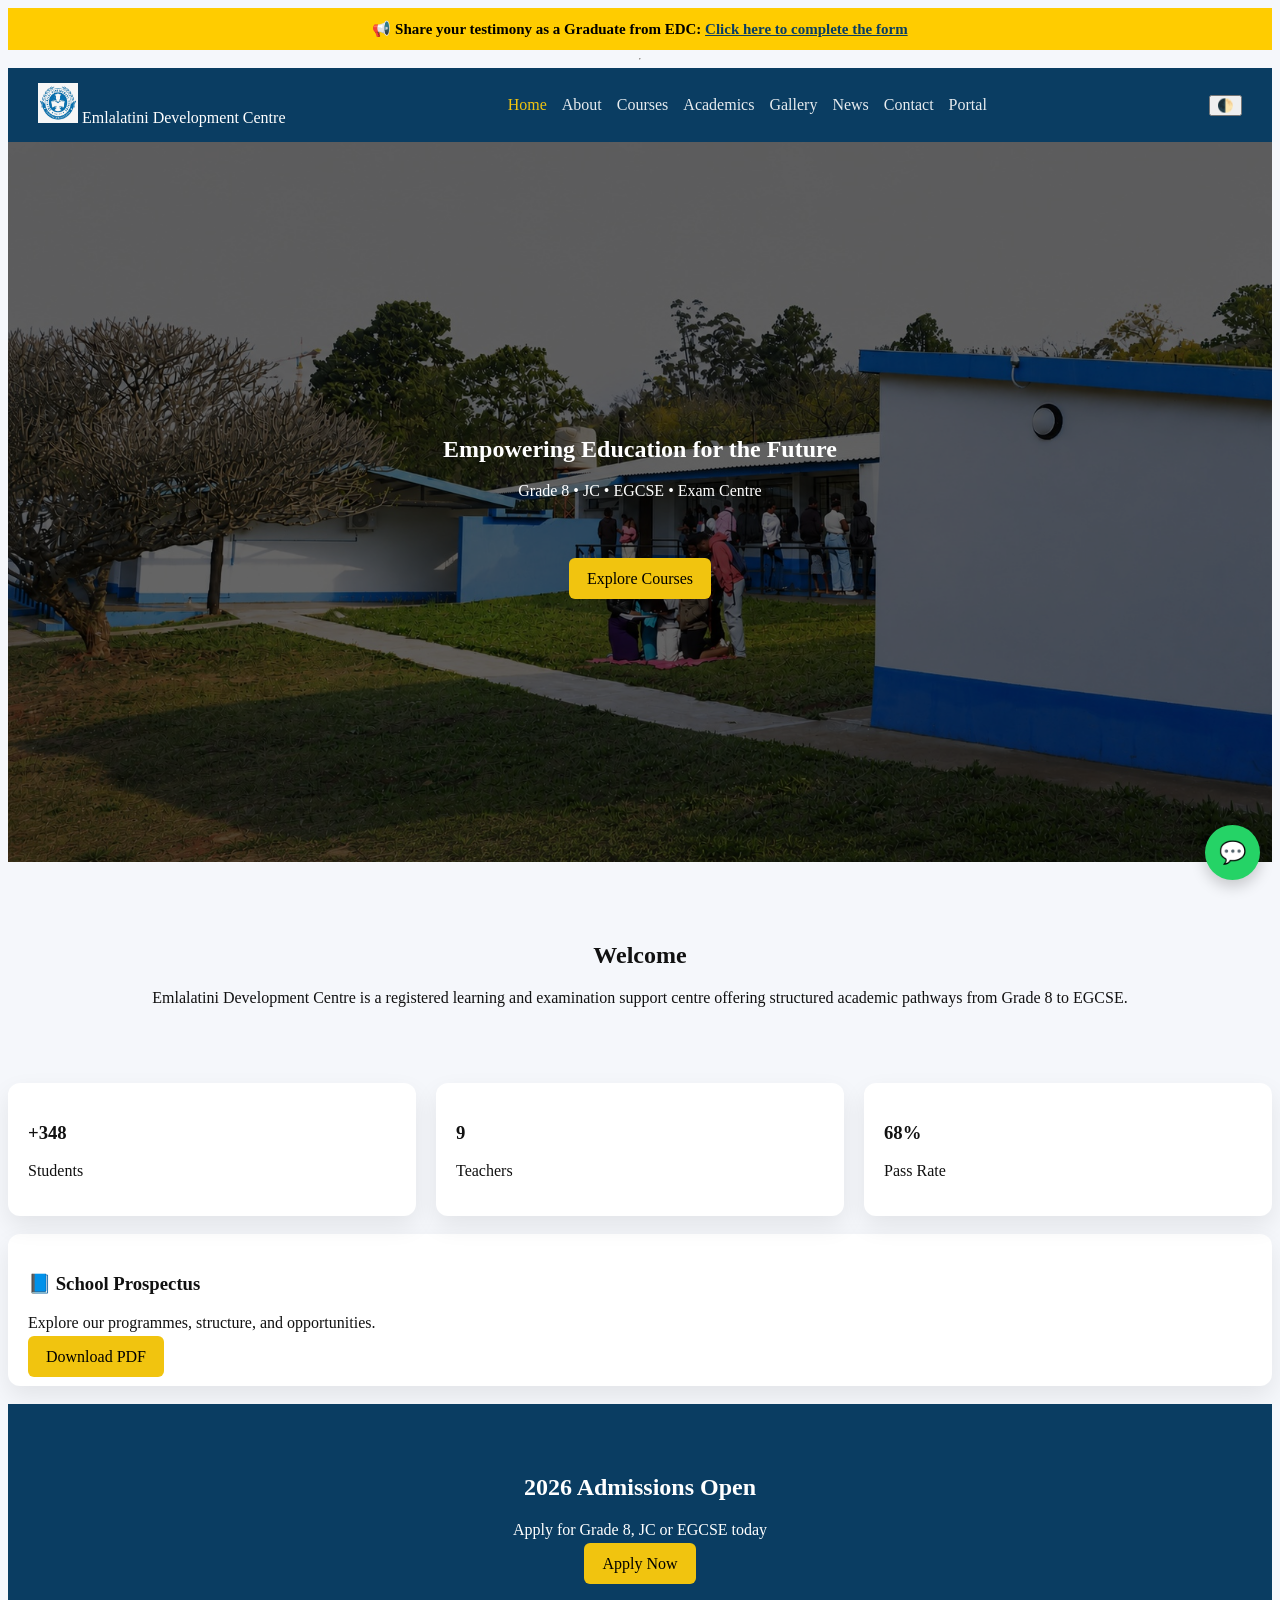
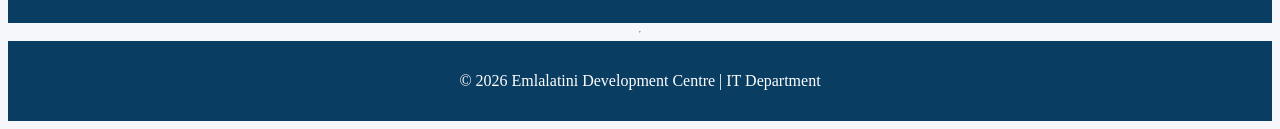
==== commit d6092b11: "Update index.html" ====
--- a/index.html
+++ b/index.html
@@ -77,7 +77,7 @@
 <section class="stats reveal">
 <div class="grid">
     <div class="card">
-      <h3 class="counter" data-target="800">348</h3>
+      <h3 class="counter" data-target="800">+348</h3>
       <p>Students</p>
     </div>
     <div class="card">
